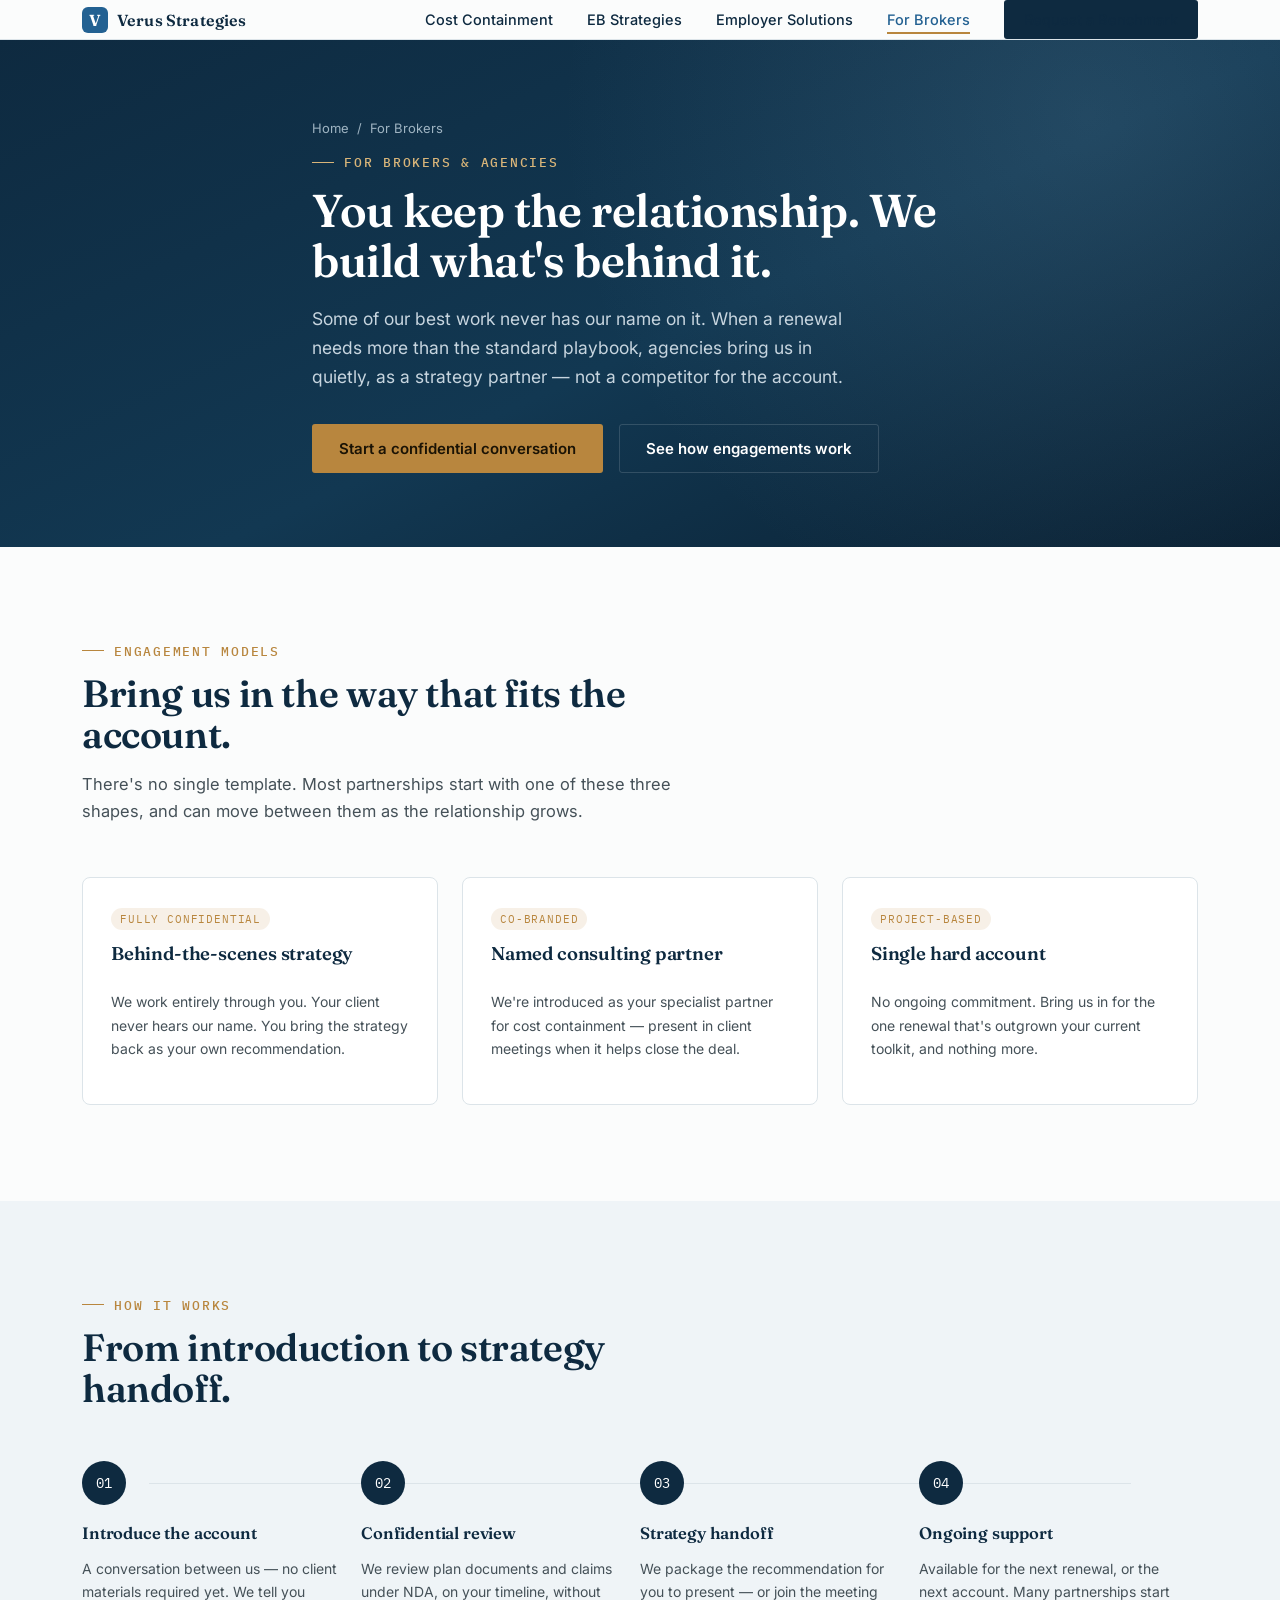
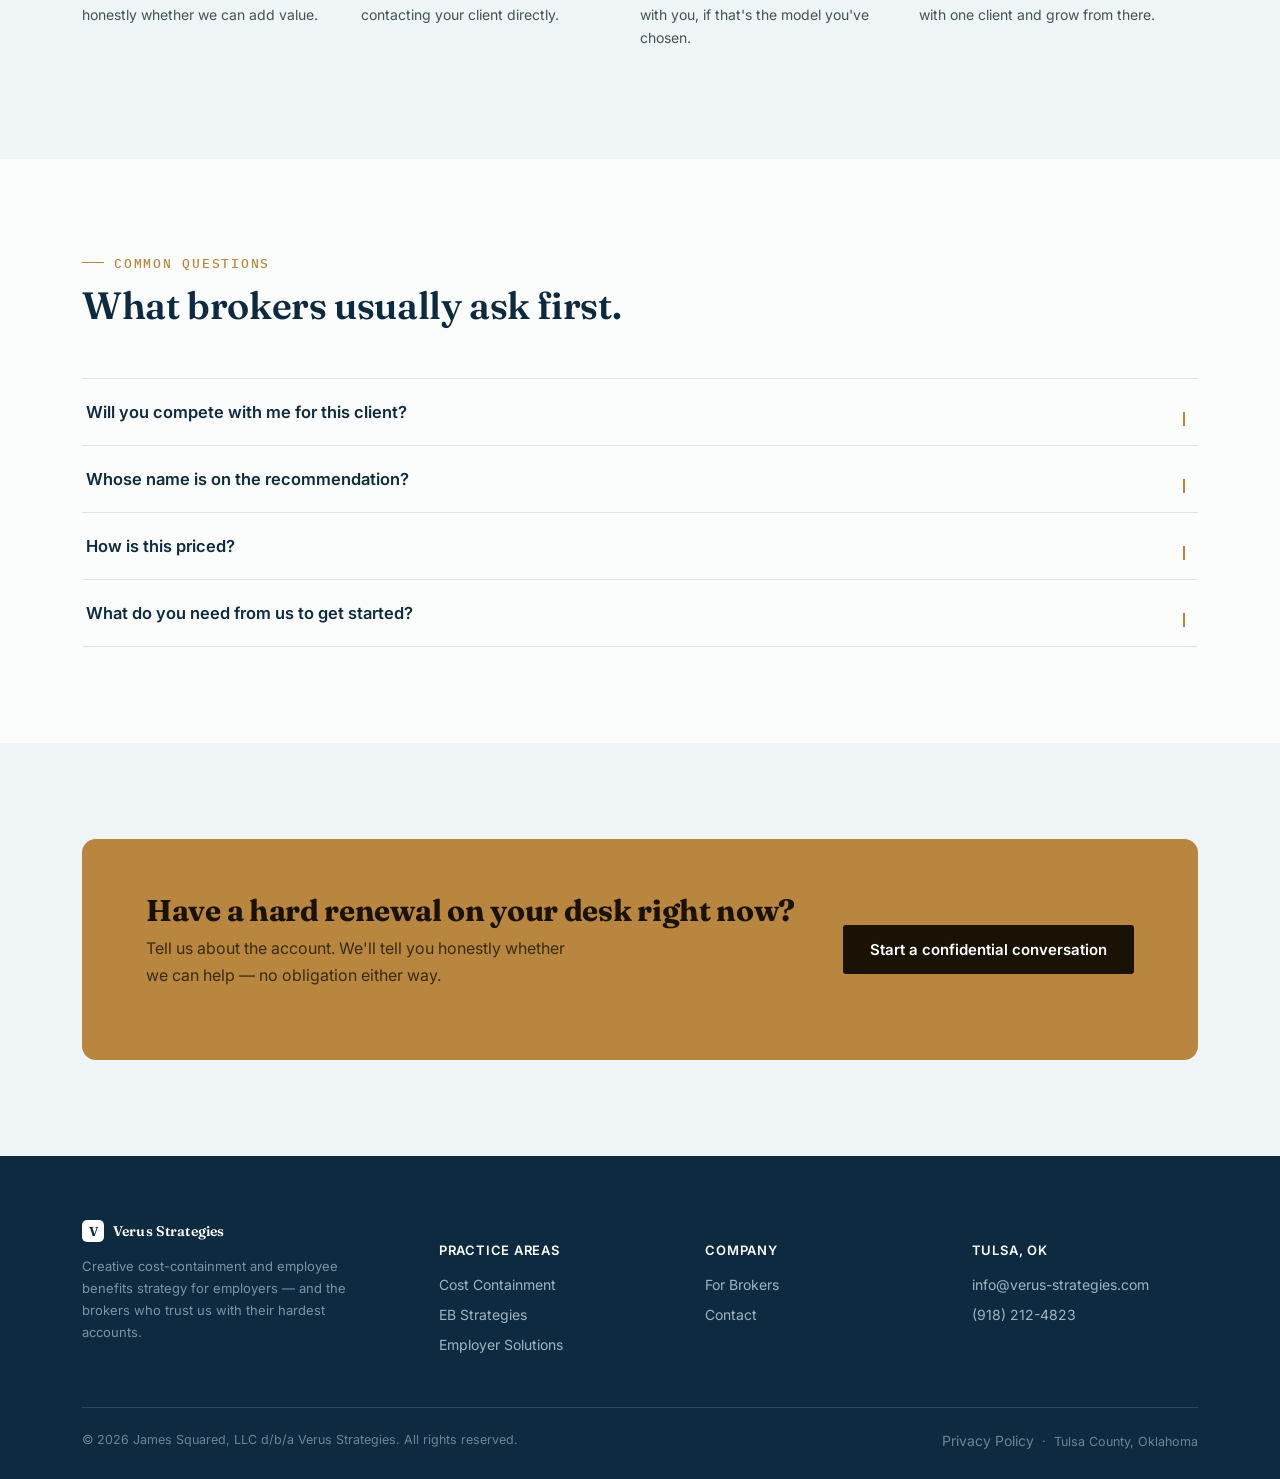
==== brokers.html @ b4c0ce0f "Create brokers.html" ====
<!DOCTYPE html>
<html lang="en">
<head>
<meta charset="UTF-8">
<meta name="viewport" content="width=device-width, initial-scale=1.0">
<meta name="description" content="Confidential strategy partnership for brokers and agencies. You keep the client relationship — we build the cost-containment strategy behind it.">
<meta property="og:title" content="For Brokers & Agencies | Verus Strategies">
<meta property="og:description" content="Confidential strategy partnership for brokers and agencies. You keep the client relationship — we build the cost-containment strategy behind it.">
<meta property="og:type" content="website">
<meta property="og:site_name" content="Verus Strategies">
<meta property="og:url" content="https://verus-strategies.com/brokers.html">
<meta name="twitter:card" content="summary">
<meta name="twitter:title" content="For Brokers & Agencies | Verus Strategies">
<meta name="twitter:description" content="Confidential strategy partnership for brokers and agencies. You keep the client relationship — we build the cost-containment strategy behind it.">
<meta name="theme-color" content="#236192">
<title>For Brokers — Verus Strategies</title>
<link rel="preconnect" href="https://fonts.googleapis.com">
<link rel="preconnect" href="https://fonts.gstatic.com" crossorigin>
<link href="https://fonts.googleapis.com/css2?family=Fraunces:opsz,wght@9..144,400;9..144,500;9..144,600;9..144,650&family=Inter:wght@400;500;600;700&family=IBM+Plex+Mono:wght@400;500&display=swap" rel="stylesheet">
<link rel="stylesheet" href="assets/style.css">
<style>
  .model-grid{display:grid;grid-template-columns:repeat(3,1fr);gap:24px;}
  .model-card{
    background:#fff;border:1px solid var(--line);border-radius:8px;padding:30px 28px;
    display:flex;flex-direction:column;gap:12px;
  }
  .model-card .tag{margin-bottom:2px;}
  .model-card h3{font-size:18.5px;font-weight:600;}
  .model-card p{font-size:14px;}
  @media (max-width:980px){.model-grid{grid-template-columns:1fr;}}
</style>
</head>
<body>

<header>
  <nav class="wrap">
    <a href="index.html" class="logo"><span class="logo-mark"><span class="logo-glyph">V</span><span class="logo-text">Verus Strategies</span></span></a>
    <div class="nav-links">
      <a href="cost-containment.html">Cost Containment</a>
      <a href="eb-strategies.html">EB Strategies</a>
      <a href="employer-solutions.html">Employer Solutions</a>
      <a href="brokers.html" class="active">For Brokers</a>
      <a href="contact.html" class="nav-cta">Request a Benchmark</a>
    </div>
    <button class="menu-toggle" aria-label="Menu">
      <svg width="22" height="16" viewBox="0 0 22 16"><rect width="22" height="2" fill="#0E2A40"/><rect y="7" width="22" height="2" fill="#0E2A40"/><rect y="14" width="22" height="2" fill="#0E2A40"/></svg>
    </button>
  </nav>
</header>

<section class="page-hero">
  <div class="wrap inner">
    <div class="breadcrumb"><a href="index.html">Home</a> / <span>For Brokers</span></div>
    <div class="eyebrow on-dark">For Brokers &amp; Agencies</div>
    <h1>You keep the relationship. We build what's behind it.</h1>
    <p class="lead">Some of our best work never has our name on it. When a renewal needs more than the standard playbook, agencies bring us in quietly, as a strategy partner — not a competitor for the account.</p>
    <div class="hero-actions">
      <a href="contact.html" class="btn btn-primary">Start a confidential conversation</a>
      <a href="#models" class="btn btn-ghost">See how engagements work</a>
    </div>
  </div>
</section>

<section id="models">
  <div class="wrap">
    <div class="section-head reveal">
      <div class="eyebrow">Engagement models</div>
      <h2>Bring us in the way that fits the account.</h2>
      <p>There's no single template. Most partnerships start with one of these three shapes, and can move between them as the relationship grows.</p>
    </div>
    <div class="model-grid">
      <div class="model-card reveal">
        <span class="tag">Fully confidential</span>
        <h3>Behind-the-scenes strategy</h3>
        <p>We work entirely through you. Your client never hears our name. You bring the strategy back as your own recommendation.</p>
      </div>
      <div class="model-card reveal">
        <span class="tag">Co-branded</span>
        <h3>Named consulting partner</h3>
        <p>We're introduced as your specialist partner for cost containment — present in client meetings when it helps close the deal.</p>
      </div>
      <div class="model-card reveal">
        <span class="tag">Project-based</span>
        <h3>Single hard account</h3>
        <p>No ongoing commitment. Bring us in for the one renewal that's outgrown your current toolkit, and nothing more.</p>
      </div>
    </div>
  </div>
</section>

<section class="section-alt">
  <div class="wrap">
    <div class="section-head reveal">
      <div class="eyebrow">How it works</div>
      <h2>From introduction to strategy handoff.</h2>
    </div>
    <div class="process reveal">
      <div class="step">
        <div class="num">01</div>
        <h4>Introduce the account</h4>
        <p>A conversation between us — no client materials required yet. We tell you honestly whether we can add value.</p>
      </div>
      <div class="step">
        <div class="num">02</div>
        <h4>Confidential review</h4>
        <p>We review plan documents and claims under NDA, on your timeline, without contacting your client directly.</p>
      </div>
      <div class="step">
        <div class="num">03</div>
        <h4>Strategy handoff</h4>
        <p>We package the recommendation for you to present — or join the meeting with you, if that's the model you've chosen.</p>
      </div>
      <div class="step">
        <div class="num">04</div>
        <h4>Ongoing support</h4>
        <p>Available for the next renewal, or the next account. Many partnerships start with one client and grow from there.</p>
      </div>
    </div>
  </div>
</section>

<section>
  <div class="wrap">
    <div class="section-head reveal">
      <div class="eyebrow">Common questions</div>
      <h2>What brokers usually ask first.</h2>
    </div>
    <div class="faq-list reveal">
      <div class="faq-item">
        <button class="faq-q"><span>Will you compete with me for this client?</span><span class="plus"></span></button>
        <div class="faq-a"><p>No. We don't hold client relationships in these engagements — you do. Our incentive is a strong outcome on your renewal, not a seat at your table long-term.</p></div>
      </div>
      <div class="faq-item">
        <button class="faq-q"><span>Whose name is on the recommendation?</span><span class="plus"></span></button>
        <div class="faq-a"><p>Whichever you prefer. Many agencies keep it fully white-label; others introduce us by name when it strengthens the pitch. That choice is yours, account by account.</p></div>
      </div>
      <div class="faq-item">
        <button class="faq-q"><span>How is this priced?</span><span class="plus"></span></button>
        <div class="faq-a"><p>It depends on the engagement model and the account. We'll walk through options — including scenarios with no upfront cost to you — on an initial call.</p></div>
      </div>
      <div class="faq-item">
        <button class="faq-q"><span>What do you need from us to get started?</span><span class="plus"></span></button>
        <div class="faq-a"><p>Just a conversation to start. If it looks like a fit, we'll ask for current plan documents and claims history under a confidentiality agreement.</p></div>
      </div>
    </div>
  </div>
</section>

<section class="section-alt">
  <div class="wrap">
    <div class="cta-band reveal">
      <div>
        <h2>Have a hard renewal on your desk right now?</h2>
        <p>Tell us about the account. We'll tell you honestly whether we can help — no obligation either way.</p>
      </div>
      <a href="contact.html" class="btn btn-primary">Start a confidential conversation</a>
    </div>
  </div>
</section>

<footer>
  <div class="wrap">
    <div class="footer-grid">
      <div>
        <div class="foot-logo"><span class="logo-mark on-dark footer-size"><span class="logo-glyph">V</span><span class="logo-text">Verus Strategies</span></span></div>
        <p class="foot-note">Creative cost-containment and employee benefits strategy for employers — and the brokers who trust us with their hardest accounts.</p>
      </div>
      <div>
        <h5>Practice Areas</h5>
        <ul>
          <li><a href="cost-containment.html">Cost Containment</a></li>
          <li><a href="eb-strategies.html">EB Strategies</a></li>
          <li><a href="employer-solutions.html">Employer Solutions</a></li>
        </ul>
      </div>
      <div>
        <h5>Company</h5>
        <ul>
          <li><a href="brokers.html">For Brokers</a></li>
          <li><a href="contact.html">Contact</a></li>
        </ul>
      </div>
      <div>
        <h5>Tulsa, OK</h5>
        <ul>
          <li><a href="mailto:info@verus-strategies.com">info@verus-strategies.com</a></li>
          <li><a href="tel:+19182124823">(918) 212-4823</a></li>
        </ul>
      </div>
    </div>
    <div class="foot-bottom">
      <span>© 2026 James Squared, LLC d/b/a Verus Strategies. All rights reserved.</span>
      <span><a href="privacy-policy.html" style="color:inherit;">Privacy Policy</a> &nbsp;·&nbsp; Tulsa County, Oklahoma</span>
    </div>
  </div>
</footer>

<script src="assets/main.js"></script>
</body>
</html>
---- assets/style.css ----
:root{
    --navy:#0E2A40;
    --navy-2:#123852;
    --blue:#236192;
    --steel:#7096B0;
    --mist:#EFF4F7;
    --paper:#FBFCFC;
    --brass:#B8863E;
    --brass-light:#D9B579;
    --graphite:#455158;
    --line:#DCE4E9;
    --line-dark:rgba(255,255,255,0.14);
    --maxw:1180px;
}
*{box-sizing:border-box;}
html{scroll-behavior:smooth;}
body{
    margin:0;
    font-family:'Inter',sans-serif;
    color:var(--graphite);
    background:var(--paper);
    -webkit-font-smoothing:antialiased;
}
img{max-width:100%;display:block;}
a{color:inherit;text-decoration:none;}
.wrap{max-width:var(--maxw);margin:0 auto;padding:0 32px;}
h1,h2,h3,h4{
    font-family:'Fraunces',serif;
    color:var(--navy);
    margin:0;
    line-height:1.08;
    letter-spacing:-0.01em;
}
.eyebrow{
    font-family:'IBM Plex Mono',monospace;
    font-size:12.5px;
    letter-spacing:0.14em;
    text-transform:uppercase;
    color:var(--brass);
    font-weight:500;
    display:flex;
    align-items:center;
    gap:10px;
}
.eyebrow::before{
    content:"";
    width:22px;height:1px;background:var(--brass);
    display:inline-block;
}
.eyebrow.on-dark{color:var(--brass-light);}
.eyebrow.on-dark::before{background:var(--brass-light);}
p{line-height:1.65;}
.btn{
    display:inline-flex;
    align-items:center;
    gap:8px;
    font-family:'Inter',sans-serif;
    font-weight:600;
    font-size:15px;
    padding:14px 26px;
    border-radius:3px;
    cursor:pointer;
    border:1px solid transparent;
    transition:transform .18s ease, box-shadow .18s ease, background .18s ease, border-color .18s ease;
    background:none;
}
.btn-primary{background:var(--brass);color:#1a1305;}
.btn-primary:hover{background:var(--brass-light);transform:translateY(-1px);}
.btn-ghost{border-color:var(--line-dark);color:#fff;}
.btn-ghost:hover{border-color:#fff;background:rgba(255,255,255,0.06);}
.btn-outline{border-color:var(--blue);color:var(--blue);}
.btn-outline:hover{background:var(--blue);color:#fff;}
.btn-dark{background:var(--navy);color:#fff;}
.btn-dark:hover{background:var(--blue);}

/* NAV */
header{
    position:sticky;top:0;z-index:50;
    background:rgba(251,252,252,0.92);
    backdrop-filter:blur(10px);
    border-bottom:1px solid var(--line);
}
nav{
    max-width:var(--maxw);margin:0 auto;padding:16px 32px;
    display:flex;align-items:center;justify-content:space-between;
}
nav .logo img{height:32px;}
.nav-links{display:flex;gap:34px;align-items:center;}
.nav-links a{
    font-size:14.5px;font-weight:500;color:var(--navy);
    position:relative;
}
.nav-links a.active{color:var(--blue);}
.nav-links a::after{
    content:"";position:absolute;left:0;bottom:-6px;width:0;height:2px;
    background:var(--brass);transition:width .2s ease;
}
.nav-links a:hover::after{width:100%;}
.nav-links a.active::after{width:100%;}
.nav-cta{background:var(--navy);color:#fff;padding:11px 20px;border-radius:3px;font-size:14px;font-weight:600;}
.nav-cta:hover{background:var(--blue);}
.menu-toggle{display:none;background:none;border:none;cursor:pointer;}

/* GENERIC SECTION */
section{padding:96px 0;}
.section-head{max-width:640px;margin-bottom:52px;}
.section-head h2{font-size:clamp(28px,3vw,38px);margin-top:14px;font-weight:600;}
.section-head p{margin-top:16px;font-size:16.5px;color:var(--graphite);}
.section-alt{background:var(--mist);}

/* PAGE HERO (interior pages) */
.page-hero{
    background:linear-gradient(155deg, var(--navy) 0%, var(--navy-2) 55%, #0A2032 100%);
    color:#fff;
    padding:80px 0 74px;
    position:relative;
    overflow:hidden;
}
.page-hero::before{
    content:"";position:absolute;inset:0;
    background-image:radial-gradient(circle at 85% 15%, rgba(112,150,176,0.18), transparent 45%);
    pointer-events:none;
}
.page-hero .inner{position:relative;z-index:2;max-width:720px;}
.breadcrumb{font-size:13px;color:#9FB4C2;margin-bottom:18px;display:flex;gap:8px;align-items:center;}
.breadcrumb a:hover{color:#fff;}
.page-hero h1{color:#fff;font-size:clamp(30px,4vw,46px);font-weight:600;margin-top:16px;}
.page-hero p.lead{color:#C7D5DF;font-size:17.5px;max-width:560px;margin-top:20px;}
.page-hero .hero-actions{display:flex;gap:16px;margin-top:32px;flex-wrap:wrap;}

/* CONTENT GRID (feature blocks on practice pages) */
.feature-grid{display:grid;grid-template-columns:repeat(2,1fr);gap:24px;}
.feature-card{
    background:#fff;border:1px solid var(--line);border-radius:8px;
    padding:32px 30px;display:flex;flex-direction:column;gap:14px;
}
.feature-card .icon{
    width:44px;height:44px;border-radius:8px;background:var(--mist);
    display:flex;align-items:center;justify-content:center;color:var(--blue);
}
.feature-card h3{font-size:19px;font-weight:600;}
.feature-card p{font-size:14.5px;}
.feature-card ul{margin:4px 0 0;padding:0;list-style:none;display:flex;flex-direction:column;gap:8px;}
.feature-card li{font-size:13.5px;padding-left:16px;position:relative;color:#5A6670;}
.feature-card li::before{content:"—";position:absolute;left:0;color:var(--brass);}

/* CALLOUT (partner network, roadmap, etc.) */
.callout{
    display:grid;grid-template-columns:1fr 1fr;gap:56px;align-items:center;
    background:#fff;border:1px solid var(--line);border-radius:12px;padding:52px;
}
.callout.dark{
    background:linear-gradient(160deg,#0E2A40,#1A3A52);color:#DCE7EE;border:none;
}
.callout.dark h2, .callout.dark h3{color:#fff;}
.callout.dark p{color:#C7D5DF;}
.callout ul{margin:22px 0 0;padding:0;list-style:none;display:flex;flex-direction:column;gap:13px;}
.callout li{display:flex;gap:11px;font-size:15px;}
.callout li svg{flex-shrink:0;margin-top:3px;}

/* TIMELINE / PROCESS (sequential — numbering appropriate) */
.process{display:grid;grid-template-columns:repeat(4,1fr);gap:0;position:relative;}
.process::before{
    content:"";position:absolute;top:22px;left:6%;right:6%;height:1px;background:var(--line);
}
.process.dark::before{background:var(--line-dark);}
.step{padding:0 20px 0 0;position:relative;}
.step .num{
    width:44px;height:44px;border-radius:50%;background:var(--navy);color:#fff;
    display:flex;align-items:center;justify-content:center;font-family:'IBM Plex Mono',monospace;
    font-size:14px;position:relative;z-index:2;margin-bottom:20px;
}
.process.dark .num{background:var(--brass);color:#1a1305;}
.step h4{font-size:16.5px;font-weight:600;margin-bottom:8px;}
.step p{font-size:14px;color:var(--graphite);}
.process.dark .step h4{color:#fff;}
.process.dark .step p{color:#C7D5DF;}

/* CHIPS / ROADMAP */
.roadmap-chips{display:flex;flex-wrap:wrap;gap:8px;margin-top:6px;}
.chip{
    font-size:12px;padding:5px 11px;border-radius:20px;background:var(--mist);
    color:var(--graphite);border:1px solid var(--line);
}
.chip.on-dark{background:rgba(255,255,255,0.08);border-color:var(--line-dark);color:#DCE7EE;}
.tag{
    align-self:flex-start;font-family:'IBM Plex Mono',monospace;font-size:10.5px;
    letter-spacing:0.08em;text-transform:uppercase;padding:4px 9px;border-radius:20px;
    background:rgba(184,134,62,0.12);color:var(--brass);
}

/* ROADMAP TIMELINE (employer solutions page) */
.roadmap-track{display:flex;flex-direction:column;gap:0;border-left:2px solid var(--line);margin-left:12px;}
.roadmap-item{position:relative;padding:0 0 40px 34px;}
.roadmap-item:last-child{padding-bottom:0;}
.roadmap-item::before{
    content:"";position:absolute;left:-8px;top:2px;width:14px;height:14px;border-radius:50%;
    background:var(--paper);border:2px solid var(--brass);
}
.roadmap-item.live::before{background:var(--brass);}
.roadmap-item h4{font-size:17px;font-weight:600;color:var(--navy);margin-bottom:6px;}
.roadmap-item p{font-size:14.5px;margin:0;}
.roadmap-item .status{
    font-family:'IBM Plex Mono',monospace;font-size:11px;letter-spacing:0.08em;text-transform:uppercase;
    color:var(--brass);margin-bottom:6px;display:block;
}

/* COMPARE (used on homepage + reused) */
.compare{display:grid;grid-template-columns:1fr 1fr;gap:0;border:1px solid var(--line);border-radius:8px;overflow:hidden;}
.compare > div{padding:38px 40px;}
.compare .default{background:#fff;}
.compare .verus{background:var(--navy);color:#DCE7EE;}
.compare .verus h3, .compare .verus .eyebrow{color:#fff;}
.compare .verus .eyebrow{color:var(--brass-light);}anslate(-50%,-50%);
}
.faq-q .plus::before{width:14px;height:2px;}
.faq-q .plus::after{width:2px;height:14px;transition:transform .2s ease;}
.faq-item.open .faq-q .plus::after{transform:translate(-50%,-50%) rotate(90deg) scaleY(0);}
.faq-a{max-height:0;overflow:hidden;transition:max-height .3s ease;}
.faq-a p{padding:0 4px 22px;font-size:14.5px;max-width:640px;}
.faq-item.open .faq-a{max-height:280px;}

/* CTA BAND */
.cta-band{
    background:var(--brass);border-radius:14px;padding:56px 64px;
    display:flex;align-items:center;justify-content:space-between;gap:40px;flex-wrap:wrap;
}
.cta-band h2{color:#1A1305;font-size:30px;}
.cta-band p{color:#3a2c11;margin-top:8px;max-width:420px;}
.cta-band .btn-primary{background:#1A1305;color:#fff;}
.cta-band .btn-primary:hover{background:#2c220e;}

/* CONTACT PAGE */
.contact-grid{display:grid;grid-template-columns:0.9fr 1.1fr;gap:56px;}
.contact-paths{display:flex;flex-direction:column;gap:20px;}
.path-card{
    border:1px solid var(--line);border-radius:10px;padding:26px 28px;
    display:flex;flex-direction:column;gap:6px;cursor:pointer;transition:border-color .2s ease, background .2s ease;
}
.path-card.active{border-color:var(--blue);background:var(--mist);}
.path-card h4{font-size:17px;font-weight:600;color:var(--navy);}
.path-card p{font-size:13.5px;margin:0;}
.contact-info{display:flex;flex-direction:column;gap:10px;margin-top:16px;font-size:14.5px;}
.contact-info a:hover{color:var(--blue);}
.form-card{background:#fff;border:1px solid var(--line);border-radius:12px;padding:38px;}
.form-row{display:grid;grid-template-columns:1fr 1fr;gap:16px;margin-bottom:16px;}
.form-field{display:flex;flex-direction:column;gap:6px;}
.form-field.full{grid-column:1/-1;}
.form-field label{font-size:12.5px;font-weight:600;color:var(--navy);letter-spacing:0.02em;}
.form-field input, .form-field select, .form-field textarea{
    border:1px solid var(--line);border-radius:5px;padding:11px 13px;font-family:'Inter',sans-serif;
    font-size:14.5px;color:var(--graphite);background:var(--paper);
}
.form-field textarea{resize:vertical;min-height:100px;}
.form-field input:focus, .form-field select:focus, .form-field textarea:focus{
    outline:none;border-color:var(--blue);
}
.form-note{font-size:12.5px;color:#8996A0;margin-top:14px;}
.form-success{
    display:none;background:var(--mist);border:1px solid var(--line);border-radius:8px;
    padding:22px 26px;font-size:14.5px;color:var(--navy);
}
.form-success.show{display:block;}

/* FOOTER */
footer{background:var(--navy);color:#9FB4C2;padding:64px 0 30px;}
.footer-grid{display:grid;grid-template-columns:1.4fr 1fr 1fr 1fr;gap:40px;}
footer h5{color:#fff;font-family:'Inter',sans-serif;font-size:13px;letter-spacing:0.06em;text-transform:uppercase;margin-bottom:16px;font-weight:600;}
footer ul{list-style:none;margin:0;padding:0;display:flex;flex-direction:column;gap:10px;}
footer a{font-size:14px;}
footer a:hover{color:#fff;}
footer .foot-logo img{height:26px;margin-bottom:14px;}
footer .foot-note{font-size:13px;line-height:1.7;max-width:280px;color:#7C93A3;}
.foot-bottom{
    margin-top:50px;padding-top:24px;border-top:1px solid var(--line-dark);
    display:flex;justify-content:space-between;font-size:12.5px;color:#6E8494;flex-wrap:wrap;gap:10px;
}

/* reveal animation */
.reveal{opacity:0;transform:translateY(18px);transition:opacity .7s ease, transform .7s ease;}
.reveal.in{opacity:1;transform:translateY(0);}

@media (prefers-reduced-motion: reduce){
    .reveal{opacity:1;transform:none;transition:none;}
    html{scroll-behavior:auto;}
}

@media (max-width:980px){
    .hero-inner{grid-template-columns:1fr;}
    .compare{grid-template-columns:1fr;}
    .pillars{grid-template-columns:1fr;}
    .feature-grid{grid-template-columns:1fr;}
    .callout{grid-template-columns:1fr;gap:32px;padding:40px;}
    .process{grid-template-columns:1fr 1fr;row-gap:34px;}
    .process::before{display:none;}
    .footer-grid{grid-template-columns:1fr 1fr;row-gap:34px;}
    .nav-links{display:none;}
    .menu-toggle{display:block;}
    .contact-grid{grid-template-columns:1fr;}
    .form-row{grid-template-columns:1fr;}
}
@media (max-width:600px){
    .wrap{padding:0 20px;}
    section{padding:70px 0;}
    .process{grid-template-columns:1fr;}
    .cta-band{padding:40px 28px;flex-direction:column;align-items:flex-start;}
    .footer-grid{grid-template-columns:1fr;}
    .form-card{padding:26px;}
}


/* Logo mark — pure CSS wordmark (swap for the real logo file whenever convenient) */
.logo-mark{display:inline-flex;align-items:center;gap:9px;}
.logo-mark .logo-glyph{
    width:26px;height:26px;border-radius:6px;
    background:var(--blue);
    color:#fff;font-family:'Fraunces',serif;font-weight:650;font-size:16px;
    display:flex;align-items:center;justify-content:center;
    flex-shrink:0;
}
.logo-mark .logo-text{
    font-family:'Fraunces',serif;font-weight:600;font-size:16px;letter-spacing:0.01em;color:var(--navy);
    white-space:nowrap;
}
.logo-mark.on-dark .logo-glyph{background:#fff;color:var(--navy);}
.logo-mark.on-dark .logo-text{color:#fff;}
.logo-mark.footer-size .logo-glyph{width:22px;height:22px;font-size:13px;border-radius:5px;}
.logo-mark.footer-size .logo-text{font-size:14px;}

.compare .verus .eyebrow::before{background:var(--brass-light);}
.compare h3{font-size:20px;margin:10px 0 18px;font-weight:600;}
.compare ul{margin:0;padding:0;list-style:none;}
.compare li{padding:11px 0;border-top:1px solid var(--line);font-size:15px;display:flex;gap:10px;}
.compare .verus li{border-top:1px solid var(--line-dark);}
.compare li:first-child{border-top:none;}
.compare li .mark{font-family:'IBM Plex Mono',monospace;font-size:13px;flex-shrink:0;margin-top:2px;}
.compare .default li .mark{color:#B0464B;}
.compare .verus li .mark{color:var(--brass-light);}

/* PILLARS (homepage) */
.pillars{display:grid;grid-template-columns:repeat(3,1fr);gap:28px;}
.pillar{
    background:#fff;border:1px solid var(--line);border-radius:8px;
    padding:34px 30px;display:flex;flex-direction:column;gap:16px;
    transition:transform .25s ease, box-shadow .25s ease, border-color .25s ease;
}
.pillar:hover{transform:translateY(-4px);box-shadow:0 18px 40px rgba(15,42,64,0.08);border-color:transparent;}
.pillar .icon{
    width:46px;height:46px;border-radius:8px;background:var(--mist);
    display:flex;align-items:center;justify-content:center;color:var(--blue);
}
.pillar h3{font-size:21px;font-weight:600;}
.pillar p{font-size:14.5px;color:var(--graphite);}
.pillar ul{margin:6px 0 0;padding:0;list-style:none;display:flex;flex-direction:column;gap:9px;}
.pillar li{font-size:13.5px;padding-left:16px;position:relative;color:#5A6670;}
.pillar li::before{content:"—";position:absolute;left:0;color:var(--brass);}
.pillar .learn-more{margin-top:auto;padding-top:6px;font-size:13.5px;font-weight:600;color:var(--blue);display:inline-flex;align-items:center;gap:6px;}

/* FAQ ACCORDION */
.faq-list{display:flex;flex-direction:column;border-top:1px solid var(--line);}
.faq-item{border-bottom:1px solid var(--line);}
.faq-q{
    width:100%;text-align:left;background:none;border:none;cursor:pointer;
    padding:22px 4px;display:flex;justify-content:space-between;align-items:center;gap:20px;
    font-family:'Inter',sans-serif;font-size:16.5px;font-weight:600;color:var(--navy);
}
.faq-q .plus{
    flex-shrink:0;width:22px;height:22px;position:relative;
}
.faq-q .plus::before, .faq-q .plus::after{
    content:"";position:absolute;background:var(--brass);top:50%;left:50%;transform:tr
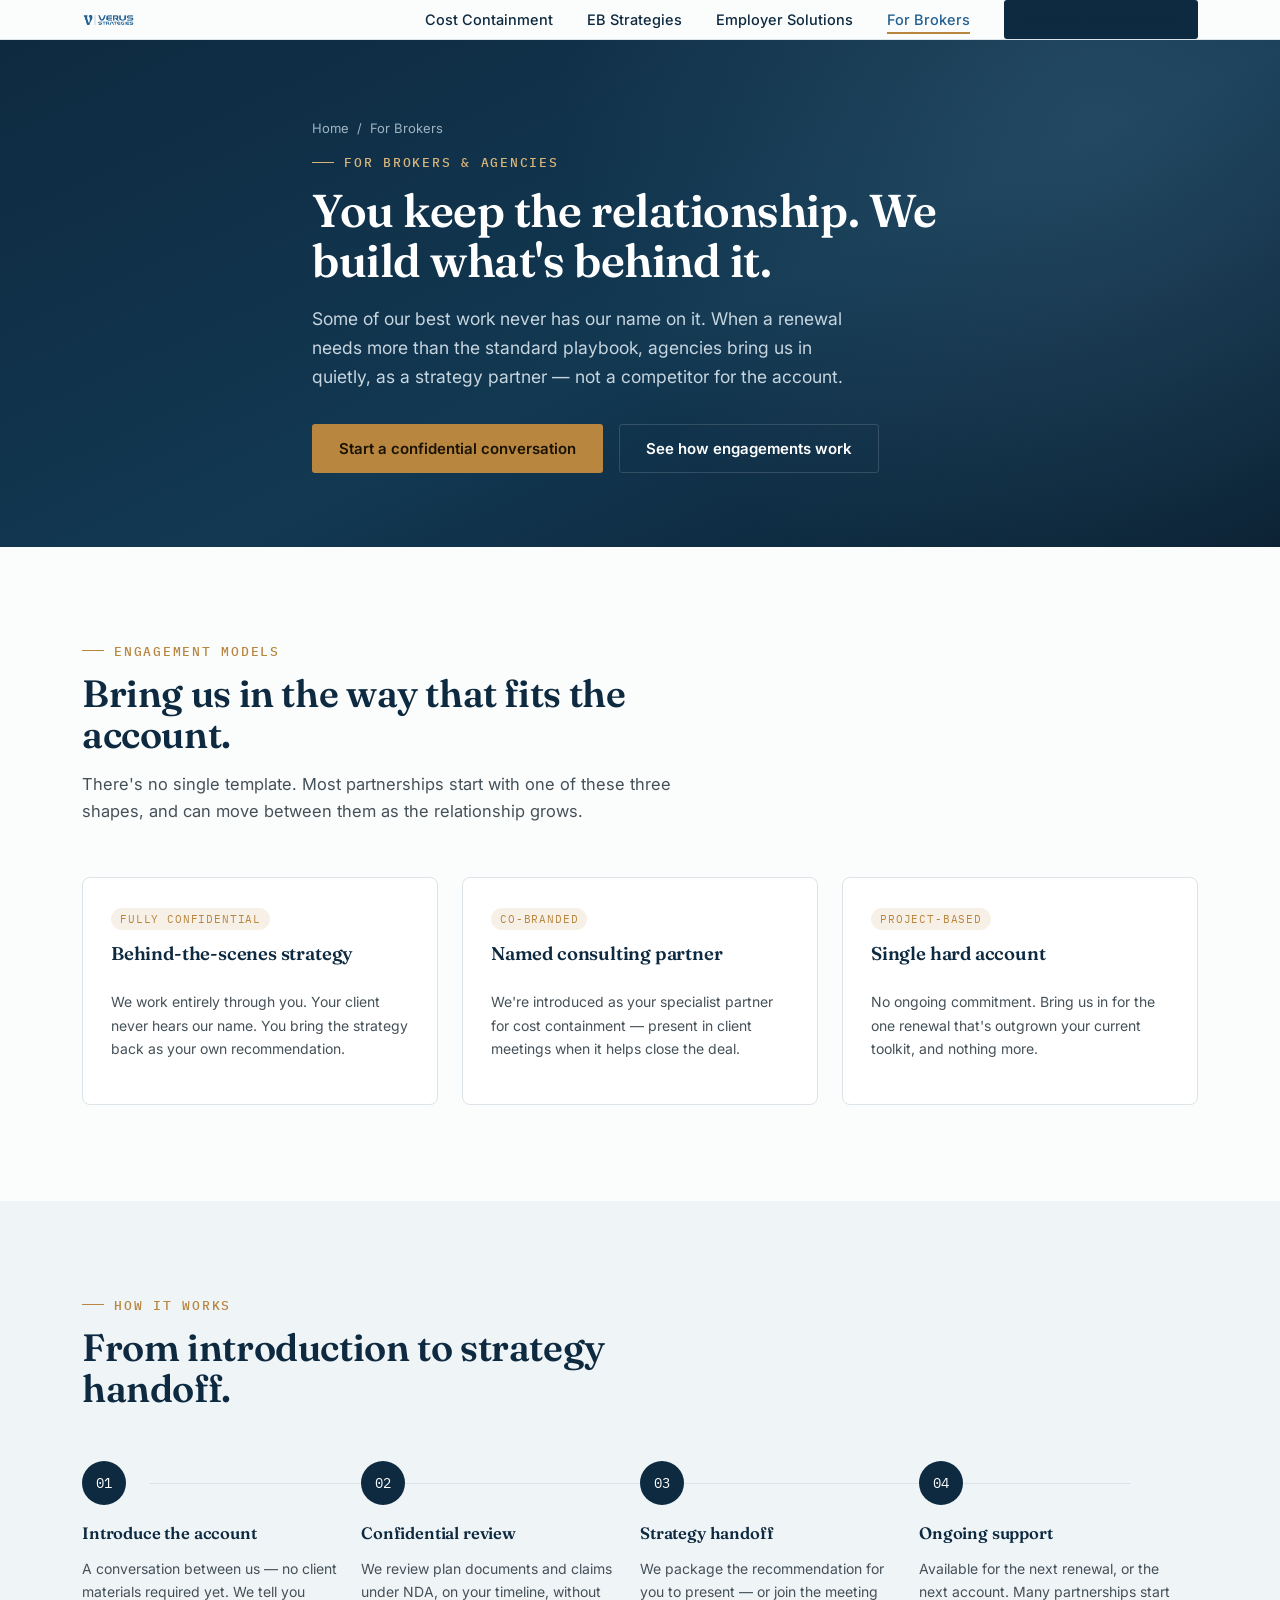
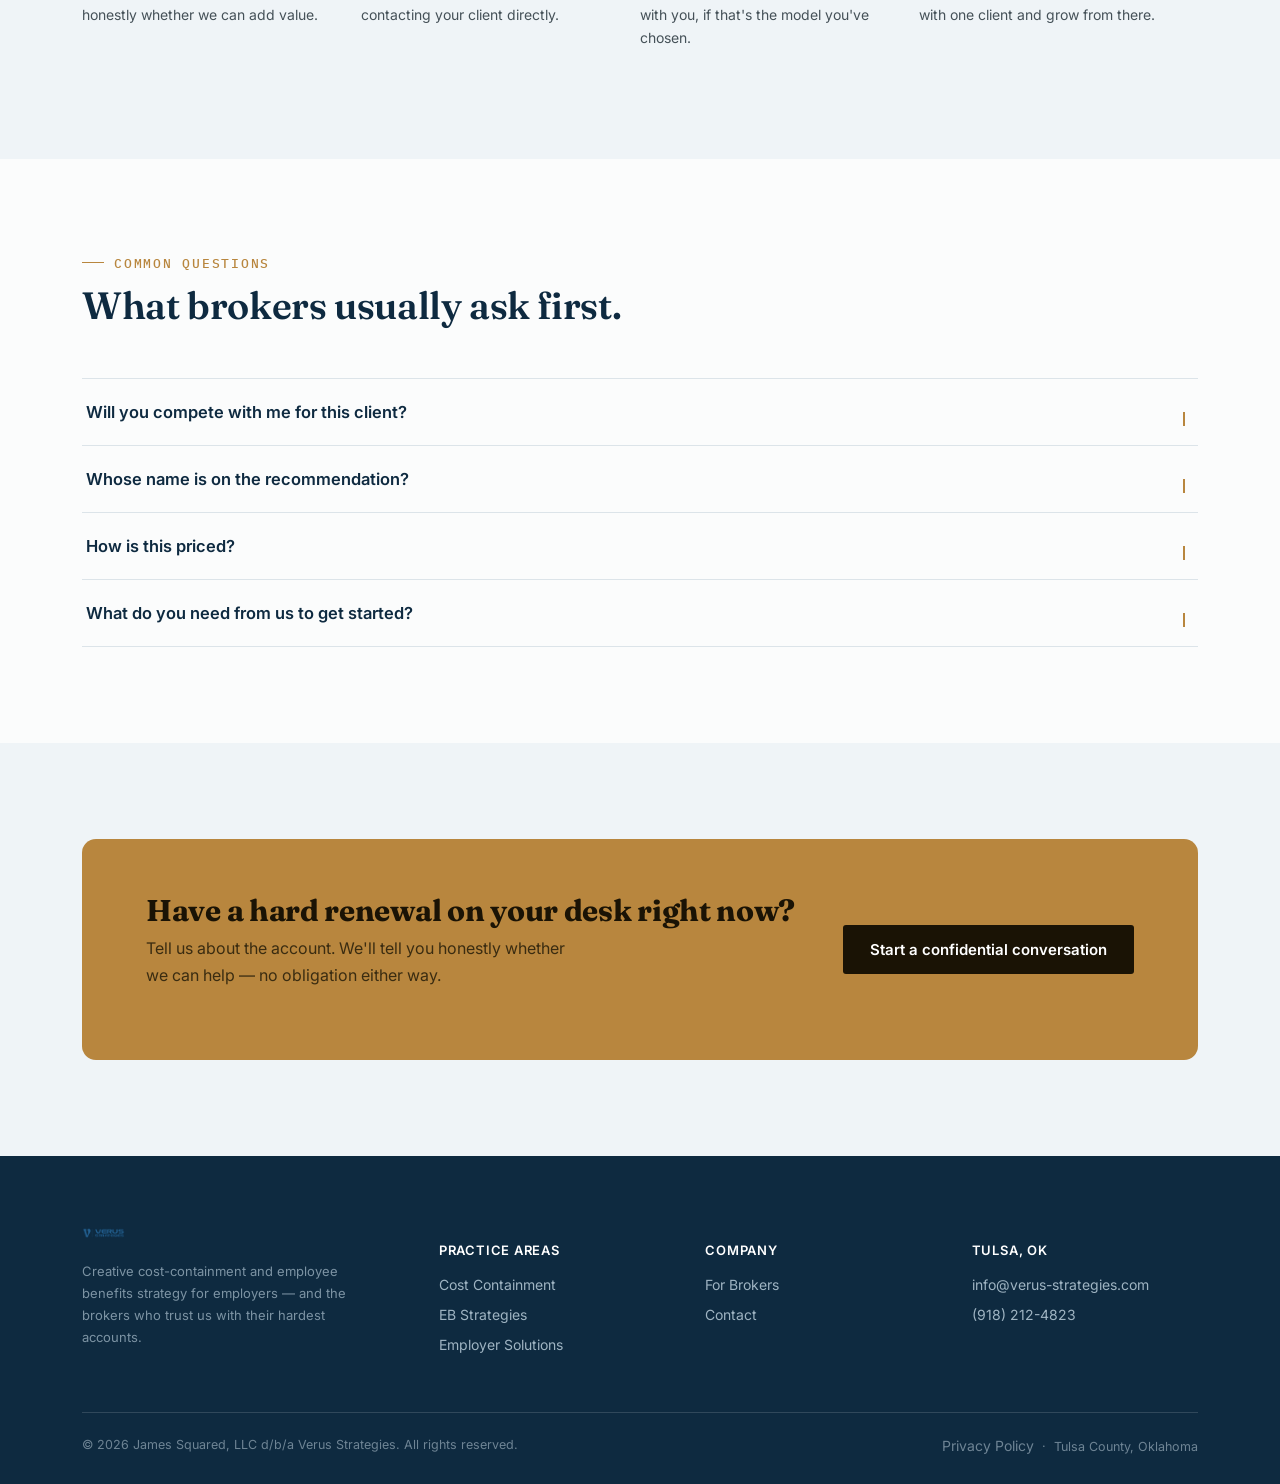
==== commit 8198b501: "Replace placeholder wordmark with real brand logo Swap the CSS-generated "V" placeholder logo in the" ====
--- a/brokers.html
+++ b/brokers.html
@@ -13,6 +13,7 @@
 <meta name="twitter:title" content="For Brokers & Agencies | Verus Strategies">
 <meta name="twitter:description" content="Confidential strategy partnership for brokers and agencies. You keep the client relationship — we build the cost-containment strategy behind it.">
 <meta name="theme-color" content="#236192">
+<link rel="icon" type="image/png" href="assets/images/verus-icon-blue.png">
 <title>For Brokers — Verus Strategies</title>
 <link rel="preconnect" href="https://fonts.googleapis.com">
 <link rel="preconnect" href="https://fonts.gstatic.com" crossorigin>
@@ -34,7 +35,7 @@
 
 <header>
   <nav class="wrap">
-    <a href="index.html" class="logo"><span class="logo-mark"><span class="logo-glyph">V</span><span class="logo-text">Verus Strategies</span></span></a>
+    <a href="index.html" class="logo"><img src="assets/images/verus-logo-blue.png" alt="Verus Strategies" height="32"></a>
     <div class="nav-links">
       <a href="cost-containment.html">Cost Containment</a>
       <a href="eb-strategies.html">EB Strategies</a>
@@ -162,7 +163,7 @@
   <div class="wrap">
     <div class="footer-grid">
       <div>
-        <div class="foot-logo"><span class="logo-mark on-dark footer-size"><span class="logo-glyph">V</span><span class="logo-text">Verus Strategies</span></span></div>
+        <div class="foot-logo"><img src="assets/images/verus-logo-white.png" alt="Verus Strategies" height="26"></div>
         <p class="foot-note">Creative cost-containment and employee benefits strategy for employers — and the brokers who trust us with their hardest accounts.</p>
       </div>
       <div>
--- a/assets/style.css
+++ b/assets/style.css
@@ -309,24 +309,6 @@
 }
 
 
-/* Logo mark — pure CSS wordmark (swap for the real logo file whenever convenient) */
-.logo-mark{display:inline-flex;align-items:center;gap:9px;}
-.logo-mark .logo-glyph{
-    width:26px;height:26px;border-radius:6px;
-    background:var(--blue);
-    color:#fff;font-family:'Fraunces',serif;font-weight:650;font-size:16px;
-    display:flex;align-items:center;justify-content:center;
-    flex-shrink:0;
-}
-.logo-mark .logo-text{
-    font-family:'Fraunces',serif;font-weight:600;font-size:16px;letter-spacing:0.01em;color:var(--navy);
-    white-space:nowrap;
-}
-.logo-mark.on-dark .logo-glyph{background:#fff;color:var(--navy);}
-.logo-mark.on-dark .logo-text{color:#fff;}
-.logo-mark.footer-size .logo-glyph{width:22px;height:22px;font-size:13px;border-radius:5px;}
-.logo-mark.footer-size .logo-text{font-size:14px;}
-
 .compare .verus .eyebrow::before{background:var(--brass-light);}
 .compare h3{font-size:20px;margin:10px 0 18px;font-weight:600;}
 .compare ul{margin:0;padding:0;list-style:none;}
